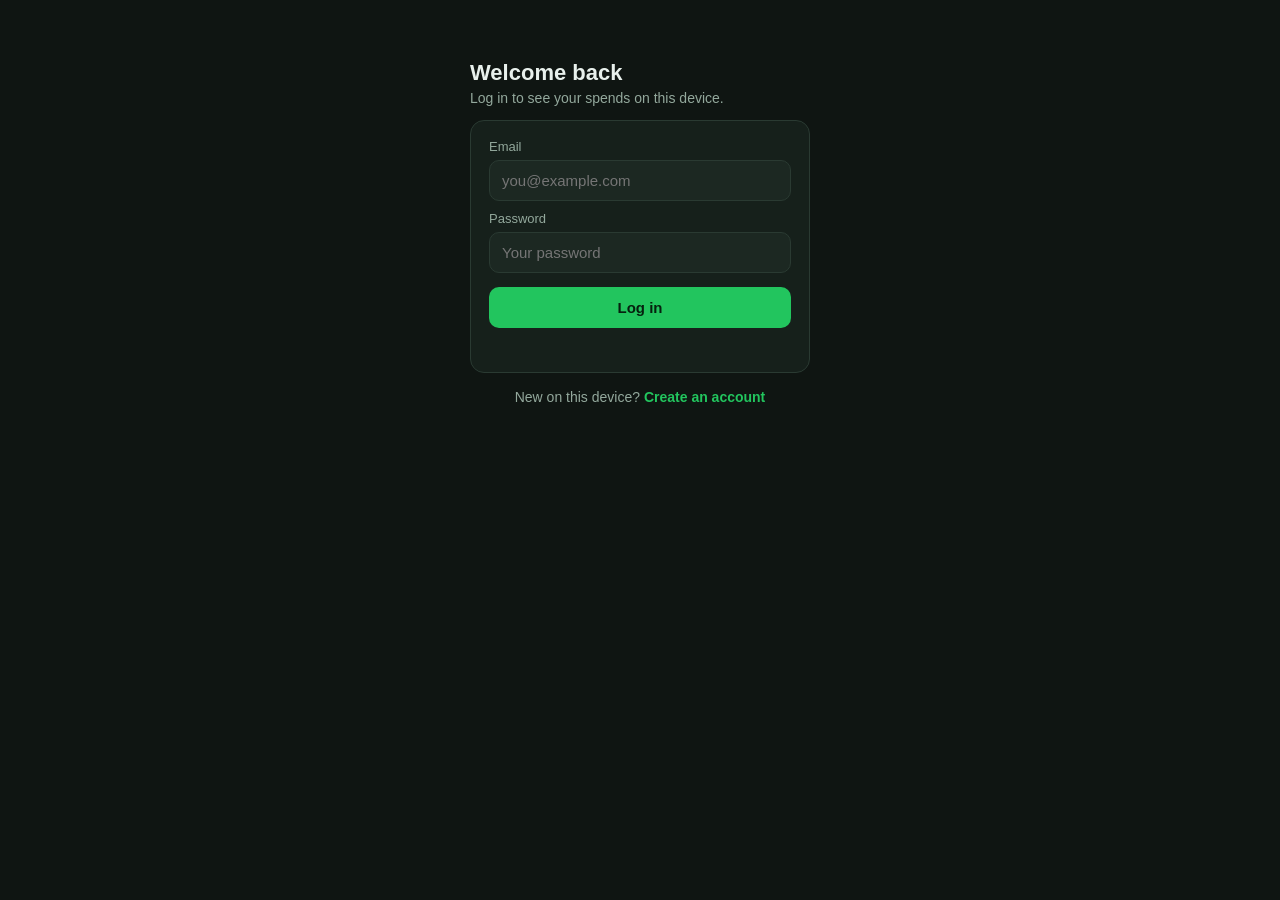
==== index.html @ b42defc4 "Initial version of Kharch: offline-first expense tracker PWA Fully client-side (IndexedDB + Web Cryp" ====
<!doctype html>
<html lang="en">
<head>
<meta charset="utf-8">
<meta name="viewport" content="width=device-width, initial-scale=1, maximum-scale=1, viewport-fit=cover">
<title>Kharch</title>
<meta name="theme-color" content="#0f1512">
<meta name="apple-mobile-web-app-capable" content="yes">
<meta name="apple-mobile-web-app-status-bar-style" content="black-translucent">
<meta name="apple-mobile-web-app-title" content="Kharch">
<link rel="apple-touch-icon" href="icons/apple-touch-icon.png">
<link rel="manifest" href="manifest.json">
<link rel="stylesheet" href="style.css">
</head>
<body>
<div class="wrap">
  <div class="top-bar">
    <div>
      <h1>Kharch</h1>
      <div class="who">Hi, <b id="userName">...</b></div>
    </div>
    <button class="btn-secondary" id="logoutBtn">Log out</button>
  </div>

  <div class="card">
    <h2>Add an expense</h2>
    <div class="mic-row">
      <button class="mic-btn" id="micBtn" title="Dictate">🎤</button>
      <input type="text" id="dictateText" placeholder="e.g. 500 rupees on groceries by UPI">
    </div>
    <div class="mic-hint" id="micHint">Tap the mic and say it, or type it, then tap Parse.</div>
    <button class="btn-secondary" id="parseBtn" style="width:100%; margin-top:12px;">Parse</button>

    <div id="confirmBlock" style="display:none;">
      <div class="parse-grid">
        <div>
          <label>Amount (₹)</label>
          <input type="number" id="fAmount" step="0.01" min="0">
        </div>
        <div>
          <label>Date</label>
          <input type="date" id="fDate">
        </div>
        <div>
          <label>Category</label>
          <select id="fCategory"></select>
        </div>
        <div>
          <label>Payment mode</label>
          <select id="fPaymentMode"></select>
        </div>
        <div class="full">
          <label>Note (optional)</label>
          <input type="text" id="fNote" placeholder="Any extra detail">
        </div>
      </div>
      <button class="btn-primary" id="saveBtn">Save expense</button>
      <button class="btn-secondary" id="cancelBtn" style="width:100%; margin-top:8px;">Cancel</button>
    </div>
  </div>

  <div class="tabs">
    <button class="tab-btn active" id="tabDay">Day view</button>
    <button class="tab-btn" id="tabMonth">Month view</button>
  </div>

  <div id="dayPanel">
    <div class="date-nav">
      <button id="dayPrev">‹</button>
      <input type="date" id="dayPicker">
      <button id="dayNext">›</button>
    </div>
    <div class="total-banner">
      <div>
        <div class="label">Total spent</div>
        <div class="value" id="dayTotal">₹0</div>
      </div>
    </div>
    <div class="card" id="dayList"></div>
  </div>

  <div id="monthPanel" style="display:none;">
    <div class="date-nav">
      <button id="monthPrev">‹</button>
      <input type="month" id="monthPicker">
      <button id="monthNext">›</button>
    </div>
    <div class="total-banner">
      <div>
        <div class="label">Total this month</div>
        <div class="value" id="monthTotal">₹0</div>
      </div>
    </div>
    <div class="card">
      <h2>By day</h2>
      <div id="monthDaily"></div>
    </div>
    <div class="card">
      <h2>By category</h2>
      <div id="monthCategory"></div>
    </div>
    <div class="card">
      <h2>By payment mode</h2>
      <div id="monthPaymentMode"></div>
    </div>
  </div>

  <p class="footnote">All data lives only in this browser on this device. <a href="#" id="exportLink">Export as JSON</a> to back it up or move it to a server later.</p>
</div>

<div class="toast" id="toast"></div>

<script src="js/crypto.js"></script>
<script src="js/dataStore.js"></script>
<script src="js/parser.js"></script>
<script src="js/app.js"></script>
</body>
</html>
---- style.css ----
:root {
  --bg: #0f1512;
  --panel: #16201b;
  --panel-2: #1c2822;
  --border: #2a3a32;
  --text: #e8f0ec;
  --text-dim: #93a89c;
  --accent: #22c55e;
  --accent-2: #16a34a;
  --red: #ff5c6c;
  --radius: 14px;
}

* { box-sizing: border-box; }

body {
  margin: 0;
  font-family: -apple-system, BlinkMacSystemFont, "Segoe UI", Roboto, sans-serif;
  background: var(--bg);
  color: var(--text);
  min-height: 100vh;
}

.wrap { max-width: 520px; margin: 0 auto; padding: 20px 16px 90px; }
.auth-wrap { max-width: 380px; margin: 0 auto; padding: 60px 20px; }

h1 { font-size: 22px; margin: 0 0 4px; }
h2 { font-size: 16px; margin: 0 0 12px; color: var(--text-dim); font-weight: 600; }
p.sub { color: var(--text-dim); margin-top: 0; font-size: 14px; }

.card { background: var(--panel); border: 1px solid var(--border); border-radius: var(--radius); padding: 18px; margin-bottom: 16px; }

label { display: block; font-size: 13px; color: var(--text-dim); margin: 10px 0 6px; }
label:first-child { margin-top: 0; }

input[type=text], input[type=email], input[type=password], input[type=tel],
input[type=number], input[type=date], input[type=month], select, textarea {
  width: 100%; padding: 11px 12px; border-radius: 10px; border: 1px solid var(--border);
  background: var(--panel-2); color: var(--text); font-size: 15px; font-family: inherit;
}
textarea { resize: vertical; min-height: 60px; }
input:focus, select:focus, textarea:focus { outline: 2px solid var(--accent); }

button { cursor: pointer; border: none; border-radius: 10px; padding: 12px 16px; font-size: 15px; font-weight: 600; font-family: inherit; }

.btn-primary { background: var(--accent); color: #06210f; width: 100%; margin-top: 14px; }
.btn-primary:disabled { opacity: 0.5; cursor: default; }
.btn-secondary { background: var(--panel-2); color: var(--text); border: 1px solid var(--border); }
.btn-danger { background: transparent; color: var(--red); border: 1px solid var(--red); padding: 6px 10px; font-size: 13px; }
.btn-link { background: none; color: var(--accent); text-decoration: none; font-weight: 600; }

.error { color: var(--red); font-size: 13px; margin-top: 10px; min-height: 16px; }

.top-bar { display: flex; justify-content: space-between; align-items: center; margin-bottom: 18px; }
.top-bar .who { font-size: 13px; color: var(--text-dim); }
.top-bar .who b { color: var(--text); }

.mic-row { display: flex; gap: 10px; align-items: center; }
.mic-btn {
  flex-shrink: 0; width: 52px; height: 52px; border-radius: 50%;
  background: var(--accent-2); color: #06210f; font-size: 22px;
  display: flex; align-items: center; justify-content: center;
  transition: transform 0.15s, background 0.15s;
}
.mic-btn.recording { background: var(--red); color: #fff; transform: scale(1.08); animation: pulse 1.2s infinite; }
@keyframes pulse { 0%,100% { box-shadow: 0 0 0 0 rgba(255,92,108,0.5);} 50% { box-shadow: 0 0 0 10px rgba(255,92,108,0);} }
.mic-hint { font-size: 12px; color: var(--text-dim); margin-top: 6px; }

.parse-grid { display: grid; grid-template-columns: 1fr 1fr; gap: 10px; margin-top: 14px; }
.parse-grid .full { grid-column: 1 / -1; }

.tabs { display: flex; gap: 8px; margin-bottom: 16px; }
.tab-btn { flex: 1; background: var(--panel); color: var(--text-dim); border: 1px solid var(--border); }
.tab-btn.active { background: var(--accent); color: #06210f; border-color: var(--accent); }

.date-nav { display: flex; align-items: center; gap: 10px; margin-bottom: 12px; }
.date-nav button { background: var(--panel-2); color: var(--text); border: 1px solid var(--border); padding: 8px 12px; }
.date-nav input { flex: 1; }

.total-banner {
  display: flex; justify-content: space-between; align-items: baseline;
  background: linear-gradient(135deg, var(--accent), var(--accent-2));
  border-radius: var(--radius); padding: 16px 18px; margin-bottom: 14px; color: #06210f;
}
.total-banner .label { font-size: 13px; opacity: 0.8; }
.total-banner .value { font-size: 26px; font-weight: 700; }

.expense-row { display: flex; justify-content: space-between; align-items: center; padding: 12px 0; border-bottom: 1px solid var(--border); }
.expense-row:last-child { border-bottom: none; }
.expense-row .meta { font-size: 12px; color: var(--text-dim); margin-top: 2px; }
.expense-row .amount { font-weight: 700; font-size: 15px; }
.expense-row .cat-tag { display: inline-block; font-size: 11px; padding: 2px 8px; border-radius: 20px; background: var(--panel-2); color: var(--text-dim); margin-right: 6px; }
.expense-actions { display: flex; gap: 6px; }
.expense-actions button { background: var(--panel-2); color: var(--text-dim); border: 1px solid var(--border); padding: 5px 9px; font-size: 12px; }

.day-total-row { display: flex; justify-content: space-between; padding: 10px 0; border-bottom: 1px solid var(--border); font-size: 14px; }
.day-total-row:last-child { border-bottom: none; }
.day-total-row .bar-wrap { flex: 1; margin: 0 12px; background: var(--panel-2); border-radius: 6px; overflow: hidden; height: 8px; align-self: center; }
.day-total-row .bar { height: 100%; background: var(--accent); }

.breakdown-row { display: flex; justify-content: space-between; padding: 8px 0; font-size: 14px; border-bottom: 1px solid var(--border); }
.breakdown-row:last-child { border-bottom: none; }

.empty { color: var(--text-dim); font-size: 14px; text-align: center; padding: 20px 0; }

.toast {
  position: fixed; bottom: 20px; left: 50%; transform: translateX(-50%);
  background: var(--panel-2); border: 1px solid var(--border); color: var(--text);
  padding: 10px 18px; border-radius: 10px; font-size: 14px; opacity: 0; pointer-events: none;
  transition: opacity 0.2s;
}
.toast.show { opacity: 1; }

.footnote { font-size: 12px; color: var(--text-dim); text-align: center; margin-top: 18px; }
.footnote a { color: var(--accent); }
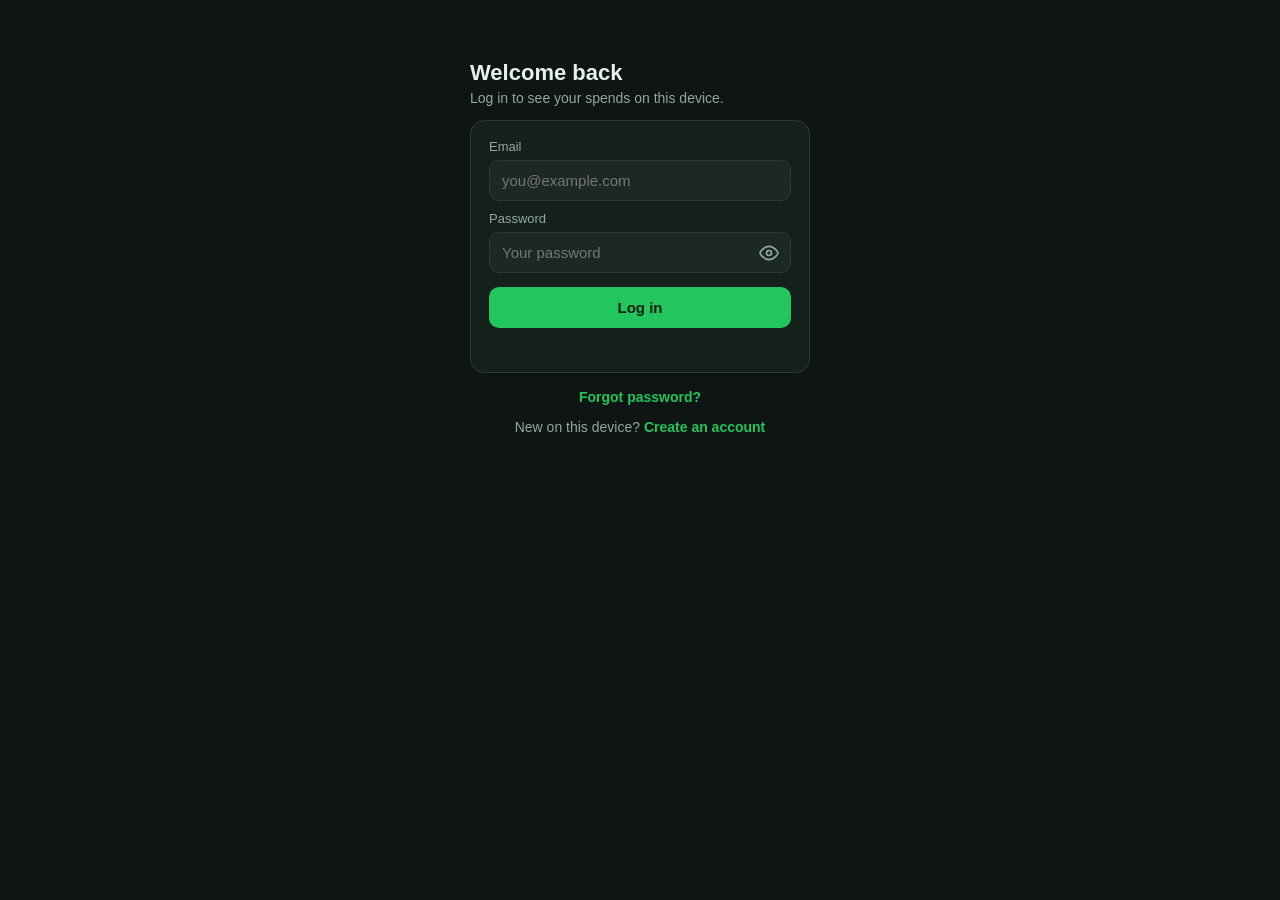
==== commit 2982841f: "Add budgets, quick-add chips, smarter parser, swipe/undo, charts, PIN unlock, CSV export - Monthly b" ====
--- a/index.html
+++ b/index.html
@@ -19,16 +19,56 @@
       <h1>Kharch</h1>
       <div class="who">Hi, <b id="userName">...</b></div>
     </div>
-    <button class="btn-secondary" id="logoutBtn">Log out</button>
+    <div style="display:flex; gap:8px;">
+      <button class="btn-secondary" id="settingsBtn">⚙</button>
+      <button class="btn-secondary" id="logoutBtn">Log out</button>
+    </div>
+  </div>
+
+  <div class="card" id="settingsCard" style="display:none;">
+    <h2>Settings</h2>
+
+    <h2 style="margin-top:4px;">Quick unlock</h2>
+    <div class="settings-row">
+      <div>
+        <div class="settings-label">4-digit PIN</div>
+        <div class="settings-desc">Unlock faster than typing your full password.</div>
+      </div>
+      <div style="display:flex; gap:8px; align-items:center;">
+        <a class="btn-link" href="#" id="pinRemoveBtn" style="display:none;">Remove</a>
+        <button class="btn-secondary" id="pinToggleBtn">Set PIN</button>
+      </div>
+    </div>
+    <div class="settings-row" id="webauthnRow" style="display:none;">
+      <div>
+        <div class="settings-label">Face ID / Fingerprint</div>
+        <div class="settings-desc">Uses your device's own biometric unlock.</div>
+      </div>
+      <button class="btn-secondary" id="webauthnToggleBtn">Enable</button>
+    </div>
+
+    <h2 style="margin-top:18px;">Monthly budgets</h2>
+    <div class="settings-desc" style="margin-bottom:8px;">Set a limit per category (and an overall total) to track against in Month view.</div>
+    <div id="budgetEditList"></div>
+
+    <h2 style="margin-top:18px;">Your data</h2>
+    <div class="settings-row">
+      <div class="settings-label">Export</div>
+      <div style="display:flex; gap:8px;">
+        <a class="btn-link" href="#" id="exportJsonLink">JSON</a>
+        <a class="btn-link" href="#" id="exportCsvLink">CSV</a>
+      </div>
+    </div>
   </div>
 
   <div class="card">
     <h2>Add an expense</h2>
+    <div id="chipRow" class="chip-row" style="display:none;"></div>
     <div class="mic-row">
       <button class="mic-btn" id="micBtn" title="Dictate">🎤</button>
-      <input type="text" id="dictateText" placeholder="e.g. 500 rupees on groceries by UPI">
+      <input type="text" id="dictateText" placeholder="e.g. 500 rupees on groceries by UPI, yesterday">
     </div>
-    <div class="mic-hint" id="micHint">Tap the mic and say it, or type it, then tap Parse.</div>
+    <div class="mic-hint" id="micHint">Tap the mic and say it, or type it, then tap Parse. You can even say "500 on lunch and 200 on auto".</div>
     <button class="btn-secondary" id="parseBtn" style="width:100%; margin-top:12px;">Parse</button>
 
     <div id="confirmBlock" style="display:none;">
@@ -56,6 +96,13 @@
       </div>
       <button class="btn-primary" id="saveBtn">Save expense</button>
       <button class="btn-secondary" id="cancelBtn" style="width:100%; margin-top:8px;">Cancel</button>
+    </div>
+
+    <div id="multiConfirmBlock" style="display:none;">
+      <p class="sub" id="multiHint" style="margin-top:14px;"></p>
+      <div id="multiRows"></div>
+      <button class="btn-primary" id="saveAllBtn">Save all</button>
+      <button class="btn-secondary" id="multiCancelBtn" style="width:100%; margin-top:8px;">Cancel</button>
     </div>
   </div>
 
@@ -91,13 +138,24 @@
         <div class="value" id="monthTotal">₹0</div>
       </div>
     </div>
+    <div class="card" id="budgetCard" style="display:none;">
+      <h2>Budgets</h2>
+      <div id="budgetProgress"></div>
+    </div>
     <div class="card">
       <h2>By day</h2>
       <div id="monthDaily"></div>
     </div>
     <div class="card">
       <h2>By category</h2>
-      <div id="monthCategory"></div>
+      <div class="chart-wrap">
+        <canvas class="donut-canvas" id="categoryDonut"></canvas>
+        <div class="legend" id="categoryLegend"></div>
+      </div>
+    </div>
+    <div class="card">
+      <h2>Last 6 months</h2>
+      <canvas class="trend-canvas" id="trendChart"></canvas>
     </div>
     <div class="card">
       <h2>By payment mode</h2>
@@ -105,14 +163,26 @@
     </div>
   </div>
 
-  <p class="footnote">All data lives only in this browser on this device. <a href="#" id="exportLink">Export as JSON</a> to back it up or move it to a server later.</p>
+  <p class="footnote">All data lives only in this browser on this device.</p>
+</div>
+
+<div class="auth-wrap" id="pinScreen" style="display:none;">
+  <h1 id="pinScreenTitle">Set a PIN</h1>
+  <p class="sub" id="pinScreenSub">Choose 4-6 digits.</p>
+  <div class="pin-dots" id="pinDots"></div>
+  <div class="error" id="pinError" style="text-align:center;"></div>
+  <div class="pin-keypad" id="pinKeypad"></div>
+  <p class="sub" style="text-align:center; margin-top:16px;"><a class="btn-link" href="#" id="pinCancel">Cancel</a></p>
 </div>
 
 <div class="toast" id="toast"></div>
 
 <script src="js/crypto.js"></script>
 <script src="js/dataStore.js"></script>
+<script src="js/webauthn.js"></script>
 <script src="js/parser.js"></script>
+<script src="js/charts.js"></script>
+<script src="js/pinPad.js"></script>
 <script src="js/app.js"></script>
 </body>
 </html>
--- a/style.css
+++ b/style.css
@@ -50,6 +50,26 @@
 .btn-link { background: none; color: var(--accent); text-decoration: none; font-weight: 600; }
 
 .error { color: var(--red); font-size: 13px; margin-top: 10px; min-height: 16px; }
+.info { color: var(--accent); font-size: 13px; margin-top: 10px; min-height: 16px; }
+
+.pw-wrap { position: relative; }
+.pw-wrap input { padding-right: 44px; }
+.pw-toggle {
+  position: absolute; right: 4px; top: 50%; transform: translateY(-50%);
+  width: 36px; height: 36px; padding: 0; background: transparent; border: none;
+  display: flex; align-items: center; justify-content: center; color: var(--text-dim);
+}
+.pw-toggle:hover { color: var(--text); }
+.pw-toggle svg { width: 20px; height: 20px; }
+
+.recovery-box {
+  background: var(--panel-2); border: 1px dashed var(--accent); border-radius: 10px;
+  padding: 14px; margin: 14px 0; text-align: center;
+}
+.recovery-box .code {
+  font-family: "SF Mono", Consolas, monospace; font-size: 18px; letter-spacing: 1px;
+  color: var(--accent); font-weight: 700; margin: 8px 0; word-break: break-all;
+}
 
 .top-bar { display: flex; justify-content: space-between; align-items: center; margin-bottom: 18px; }
 .top-bar .who { font-size: 13px; color: var(--text-dim); }
@@ -113,3 +133,63 @@
 
 .footnote { font-size: 12px; color: var(--text-dim); text-align: center; margin-top: 18px; }
 .footnote a { color: var(--accent); }
+
+/* frequent-expense chips */
+.chip-row { display: flex; flex-wrap: wrap; gap: 8px; margin: 12px 0 4px; }
+.chip { background: var(--panel-2); border: 1px solid var(--border); color: var(--text); border-radius: 20px; padding: 8px 14px; font-size: 13px; }
+.chip:active { transform: scale(0.96); }
+
+/* swipe-to-delete */
+.swipe-container { position: relative; overflow: hidden; border-bottom: 1px solid var(--border); }
+.swipe-container:last-child { border-bottom: none; }
+.swipe-bg {
+  position: absolute; inset: 0; background: var(--red); display: flex; align-items: center;
+  justify-content: flex-end; padding-right: 22px; color: #fff; font-weight: 600; font-size: 13px;
+}
+.swipe-fg { position: relative; background: var(--panel); touch-action: pan-y; }
+.swipe-fg.dragging { transition: none; }
+.swipe-fg.snap { transition: transform 0.2s ease; }
+.swipe-fg .expense-row { border-bottom: none; padding: 12px 0; }
+
+/* budgets */
+.budget-row { margin: 12px 0; }
+.budget-row .budget-label { display: flex; justify-content: space-between; font-size: 13px; margin-bottom: 5px; }
+.budget-row .budget-label .over-text { color: var(--red); }
+.budget-track { height: 8px; border-radius: 6px; background: var(--panel-2); overflow: hidden; }
+.budget-fill { height: 100%; background: var(--accent); border-radius: 6px; }
+.budget-fill.warn { background: #f59e0b; }
+.budget-fill.over { background: var(--red); }
+.budget-edit-row { display: flex; align-items: center; gap: 10px; padding: 8px 0; border-bottom: 1px solid var(--border); }
+.budget-edit-row:last-child { border-bottom: none; }
+.budget-edit-row span { flex: 1; font-size: 14px; }
+.budget-edit-row input { width: 100px; }
+
+/* charts */
+.chart-wrap { display: flex; align-items: center; gap: 18px; }
+.donut-canvas { width: 120px; height: 120px; flex-shrink: 0; }
+.legend { flex: 1; display: flex; flex-direction: column; gap: 7px; font-size: 13px; min-width: 0; }
+.legend-item { display: flex; align-items: center; gap: 8px; }
+.legend-dot { width: 10px; height: 10px; border-radius: 50%; flex-shrink: 0; }
+.legend-item span:last-child { margin-left: auto; padding-left: 8px; }
+.trend-canvas { width: 100%; height: 150px; display: block; }
+
+/* PIN pad */
+.pin-dots { display: flex; justify-content: center; gap: 16px; margin: 28px 0; }
+.pin-dot { width: 16px; height: 16px; border-radius: 50%; border: 2px solid var(--accent); }
+.pin-dot.filled { background: var(--accent); }
+.pin-keypad { display: grid; grid-template-columns: repeat(3, 1fr); gap: 12px; max-width: 260px; margin: 0 auto; }
+.pin-key {
+  background: var(--panel-2); border: 1px solid var(--border); color: var(--text);
+  font-size: 22px; padding: 18px 0; border-radius: 12px;
+}
+.pin-key.ghost { background: transparent; border: none; }
+
+/* settings */
+.settings-row { display: flex; justify-content: space-between; align-items: center; padding: 12px 0; border-bottom: 1px solid var(--border); gap: 12px; }
+.settings-row:last-child { border-bottom: none; }
+.settings-row .settings-label { font-size: 14px; }
+.settings-row .settings-desc { font-size: 12px; color: var(--text-dim); margin-top: 2px; }
+
+/* multi-item parse confirmation */
+.multi-row { border: 1px solid var(--border); border-radius: 10px; padding: 14px; margin-top: 10px; position: relative; }
+.multi-row .remove-row { position: absolute; top: 10px; right: 10px; }
